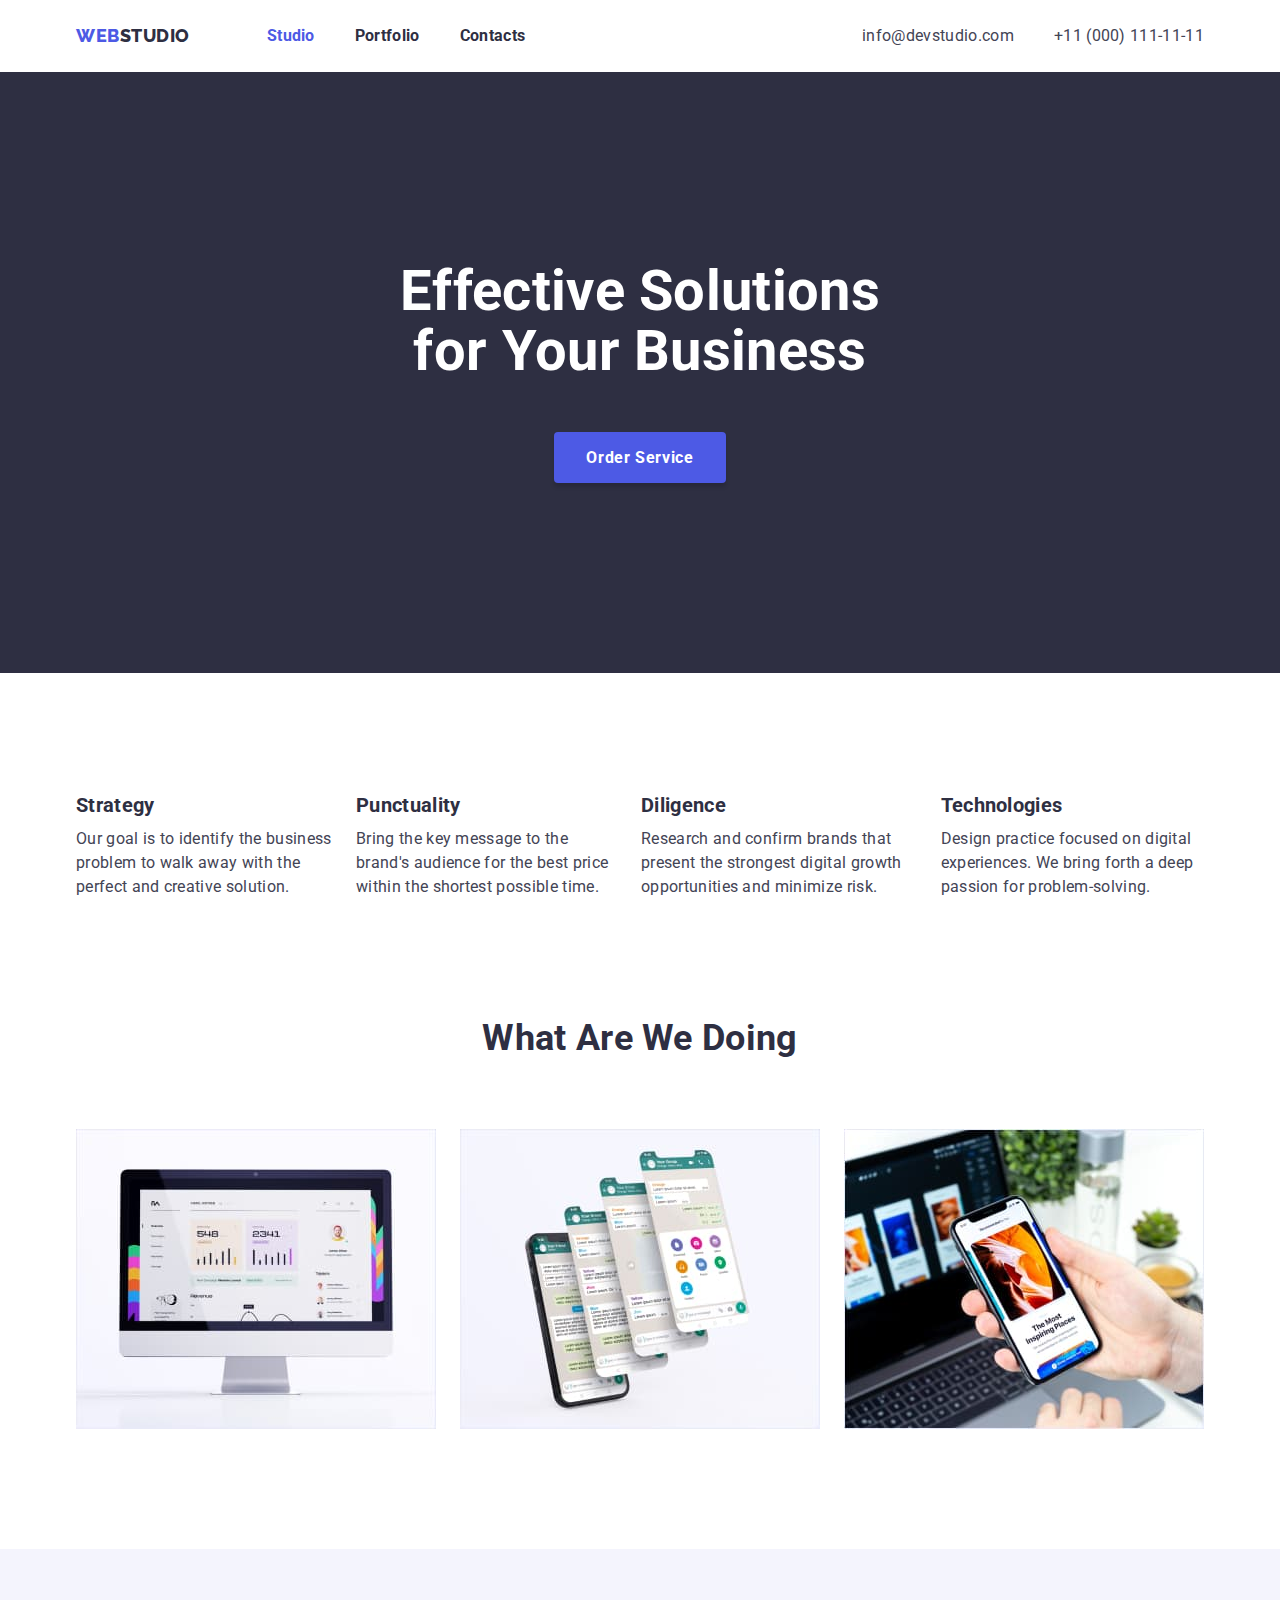
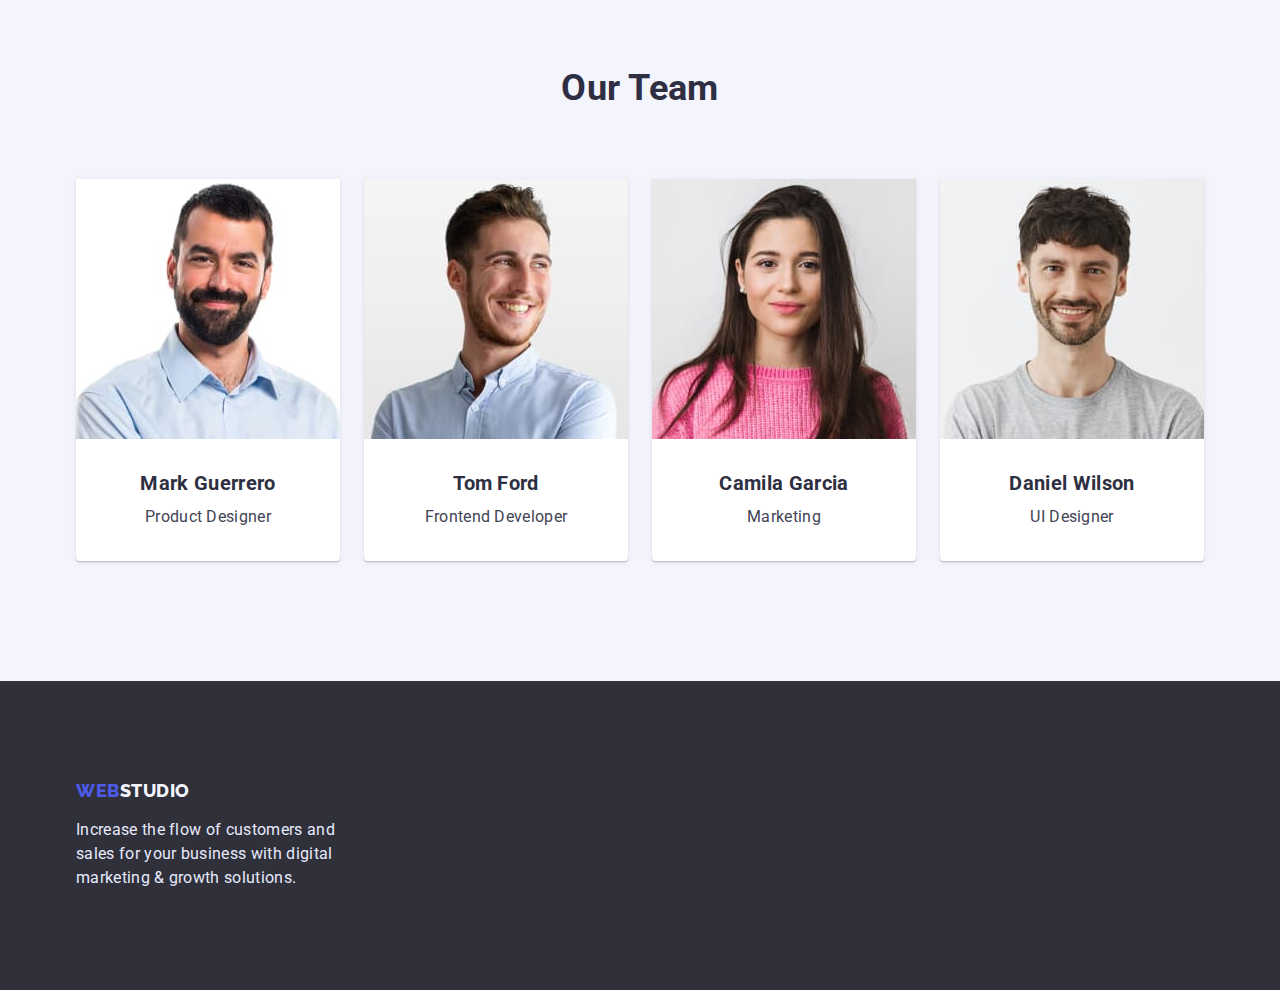
==== index.html @ 96abc61e "goit 4" ====
<!DOCTYPE html>
<html lang="en">
  <head>
    <meta charset="UTF-8" />
    <meta http-equiv="X-UA-Compatible" content="IE=edge" />
    <meta name="viewport" content="width=device-width, initial-scale=1.0" />
    <link rel="stylesheet" href="./css/normalize.css" />
    <link rel="stylesheet" href="./css/styles.css?temp=3" />
    <link rel="shortcut icon" href="./images/favicon.ico" />

    <link rel="preconnect" href="https://fonts.googleapis.com" />
    <link rel="preconnect" href="https://fonts.gstatic.com" crossorigin />
    <link
      href="https://fonts.googleapis.com/css2?family=Raleway:wght@800&family=Roboto:wght@400;500;700&display=swap"
      rel="stylesheet"
    />

    <title>Web Studio</title>
  </head>
  <body>
    <header>
      <div class="header-container container">
        <div class="logo-and-navigation">
          <div class="logo">
            <a href="./index.html" title="to home"><span>Web</span>Studio</a>
          </div>
          <nav>
            <ul class="navigation">
              <li>
                <a class="navigation-item active" href="./index.html">Studio</a>
              </li>
              <li>
                <a class="navigation-item" href="./portfolio.html">Portfolio</a>
              </li>
              <li>
                <a class="navigation-item" href="./contacts.html">Contacts</a>
              </li>
            </ul>
          </nav>
        </div>
        <ul class="contacts">
          <li>
            <a class="contact-link" href="mailto:info@devstudio.com"
              >info@devstudio.com</a
            >
          </li>
          <li>
            <a class="contact-link" href="tel:+110001111111"
              >+11 (000) 111-11-11</a
            >
          </li>
        </ul>
      </div>
    </header>

    <main>
      <section class="top-block section">
        <div class="top-block-container container">
          <h1>Effective Solutions<br />for Your Business</h1>
          <button class="top-block-order-button" type="button">
            Order Service
          </button>
        </div>
      </section>

      <section class="features">
        <div class="container">
          <ul class="features-list">
            <li>
              <h3 class="features-title">Strategy</h3>
              <p class="features-text">
                Our goal is to identify the business problem to walk away with
                the perfect and creative solution.
              </p>
            </li>
            <li>
              <h3 class="features-title">Punctuality</h3>
              <p class="features-text">
                Bring the key message to the brand's audience for the best price
                within the shortest possible time.
              </p>
            </li>
            <li>
              <h3 class="features-title">Diligence</h3>
              <p class="features-text">
                Research and confirm brands that present the strongest digital
                growth opportunities and minimize risk.
              </p>
            </li>
            <li>
              <h3 class="features-title">Technologies</h3>
              <p class="features-text">
                Design practice focused on digital experiences. We bring forth a
                deep passion for problem-solving.
              </p>
            </li>
          </ul>
        </div>
      </section>

      <!-- What are we doing -->
      <section class="our-services">
        <div class="container">
          <h2 class="our-services-title">What are we doing</h2>

          <ul class="our-services-list">
            <li>
              <img
                class="our-services-product"
                width="370"
                src="./images/our-services-1.jpg"
                alt="website statistics"
              />
            </li>
            <li>
              <img
                class="our-services-product"
                width="370"
                src="./images/our-services-2.jpg"
                alt="wahtsapp on smartphone, user interface"
              />
            </li>
            <li>
              <img
                class="our-services-product"
                width="370"
                src="./images/our-services-3.jpg"
                alt="human holding smartphone in a hand"
              />
            </li>
          </ul>
        </div>
      </section>

      <!-- Our team -->
      <section class="our-team section">
        <div class="container">
          <h2 class="our-team-title">Our Team</h2>

          <ul class="our-team-list">
            <li class="our-team-member">
              <img
                class="our-team-photo"
                width="270"
                src="./images/team-1.jpg"
                alt="Photo Mark Guerrero"
              />
              <div class="our-team-text">
                <p class="our-team-name">Mark Guerrero</p>
                <p class="our-team-position">Product Designer</p>
              </div>
            </li>
            <li class="our-team-member">
              <img
                class="our-team-photo"
                width="270"
                src="./images/team-2.jpg"
                alt="Photo Tom Ford"
              />
              <div class="our-team-text">
                <p class="our-team-name">Tom Ford</p>
                <p class="our-team-position">Frontend Developer</p>
              </div>
            </li>
            <li class="our-team-member">
              <img
                class="our-team-photo"
                width="270"
                src="./images/team-3.jpg"
                alt="Photo Camila Garcia"
              />
              <div class="our-team-text">
                <p class="our-team-name">Camila Garcia</p>
                <p class="our-team-position">Marketing</p>
              </div>
            </li>
            <li class="our-team-member">
              <img
                class="our-team-photo"
                width="270"
                src="./images/team-4.jpg"
                alt="Photo Daniel Wilson"
              />
              <div class="our-team-text">
                <p class="our-team-name">Daniel Wilson</p>
                <p class="our-team-position">UI Designer</p>
              </div>
            </li>
          </ul>
        </div>
      </section>
    </main>

    <footer>
      <div class="container">
        <div class="logo">
          <a href="./index.html" title="to home"><span>Web</span>Studio</a>
        </div>
        <p class="footer-text">
          Increase the flow of customers and sales for your business with
          digital marketing & growth solutions.
        </p>
      </div>
    </footer>
  </body>
</html>
---- css/styles.css ----
:root {
  --brand-color: #4d5ae5;
  --slate-color: #434455;
  --navi-blue-color: #2e2f42;
  --cloud-color: #f4f4fd;
  --cornflower-color: #e7e9fc;
  --active-color: #404bbf;
  --title-font-weight: 700;
  --main-padding: 20px;
  --main-content-width: 1168px;
  --project-cards-column-gap: 24px;
  --project-cards-column-number: 3;
}

body {
  padding: 0;
  margin: 0;
  font-family: "Roboto", Arial, Helvetica, sans-serif;
  font-weight: 400;
  background-color: #fff;
  color: var(--slate-color);
  letter-spacing: 0.02em;
}

p {
  margin: 0;
}

h1 {
  font-size: 56px;
  font-weight: var(--title-font-weight);
  line-height: 1.07;
  margin: 0 0 50px 0;
}

h2 {
  margin: 0;
}

h3 {
  margin: 0;
}

ul {
  padding: 0;
  margin: 0;
}

* {
  box-sizing: border-box;
}

.visually-hidden {
  position: absolute;
  width: 1px;
  height: 1px;
  margin: -1px;
  border: 0;
  padding: 0;
  white-space: nowrap;
  clip-path: inset(100%);
  clip: rect(0 0 0 0);
  overflow: hidden;
}

.container {
  width: var(--main-content-width);
  max-width: 100%;
  margin-inline: auto;
  padding-inline: var(--main-padding);
}

.section {
  padding-block: 120px;
}

/* Page header */
.header-container {
  display: flex;
  align-items: center;
  justify-content: space-between;
  padding: 24px var(--main-padding);
}

.logo-and-navigation {
  display: flex;
  align-items: center;
  column-gap: 77px;
}

.navigation {
  display: flex;
  column-gap: 40px;
  list-style: none;
}

.navigation-item {
  font-size: 16px;
  text-decoration: none;
  color: var(--navi-blue-color);
  font-weight: var(--title-font-weight);
  line-height: 1.5;
}

.navigation-item:hover {
  color: var(--slate-color);
}

.navigation-item:focus {
  color: var(--brand-color);
}

.navigation-item.active {
  color: var(--brand-color);
}

header {
  box-shadow: 0px 2px 1px rgba(46, 47, 66, 0.08),
    0px 1px 1px rgba(46, 47, 66, 0.16), 0px 1px 6px rgba(46, 47, 66, 0.08);
}

header .contacts {
  display: flex;
  column-gap: 40px;
  list-style: none;
}

header .contact-link {
  font-size: 16px;
  text-decoration: none;
  color: var(--slate-color);
  line-height: 1.5;
}

header .contact-link:hover {
  color: var(--brand-color);
}

.logo a {
  font-size: 18px;
  font-weight: 800;
  font-family: "Raleway", sans-serif;
  text-decoration: none;
  color: var(--navi-blue-color);
  text-transform: uppercase;
  letter-spacing: 0.03em;
}

.logo span {
  color: var(--brand-color);
}

/* Main content */
.top-block {
  background-color: var(--navi-blue-color);
  color: #fff;
}

.top-block-container {
  padding: 70px var(--main-padding);
  text-align: center;
}

.top-block-order-button {
  border: none;
  background-color: var(--brand-color);
  box-shadow: 0px 4px 4px rgba(0, 0, 0, 0.15);
  border-radius: 4px;
  padding: 16px 32px;
  color: #fff;
  font-size: 16px;
  font-weight: var(--title-font-weight);
  letter-spacing: 0.04em;
  cursor: pointer;
  line-height: 1.2;
}

.top-block-order-button:hover {
  box-shadow: 0px 1px 6px rgba(46, 47, 66, 0.08),
    0px 1px 1px rgba(46, 47, 66, 0.16), 0px 2px 1px rgba(46, 47, 66, 0.08);
}

.top-block-order-button:focus {
  background-color: var(--active-color);
}

.features {
  padding-block: 120px;
}

.features-list {
  display: flex;
  column-gap: 24px;
  list-style: none;
}

.features-title {
  font-size: 20px;
  line-height: 1.2;
  font-weight: var(--title-font-weight);
  color: var(--navi-blue-color);
  margin-bottom: 10px;
}

.features-text {
  font-size: 16px;
  line-height: 1.5;
  color: var(--slate-color);
}

/* Our services */
.our-services {
  padding-bottom: 120px;
}

.our-services-title {
  font-size: 36px;
  line-height: 1.11;
  text-transform: capitalize;
  font-weight: var(--title-font-weight);
  color: var(--navi-blue-color);
  margin-bottom: 70px;
  text-align: center;
}

.our-services-list {
  display: flex;
  column-gap: 24px;
  list-style: none;
}

.our-services-product {
  width: 100%;
  display: block;
}

/* Our team */
.our-team {
  background-color: var(--cloud-color);
}

.our-team-title {
  font-size: 36px;
  line-height: 1.11;
  text-transform: capitalize;
  font-weight: var(--title-font-weight);
  color: var(--navi-blue-color);
  margin-bottom: 70px;
  text-align: center;
}

.our-team-list {
  display: flex;
  column-gap: 24px;
  list-style: none;
}

.our-team-member {
  background-color: #fff;
  box-shadow: 0px 1px 6px rgba(46, 47, 66, 0.08),
    0px 1px 1px rgba(46, 47, 66, 0.16), 0px 2px 1px rgba(46, 47, 66, 0.08);
  border-radius: 0px 0px 4px 4px;
}

.our-team-photo {
  display: block;
  width: 100%;
}

.our-team-text {
  padding: 32px 10px;
}

.our-team-name {
  text-align: center;
  margin-bottom: 10px;
  font-size: 20px;
  line-height: 1.2;
  font-weight: var(--title-font-weight);
  color: var(--navi-blue-color);
}

.our-team-position {
  text-align: center;
  color: var(--slate-color);
  line-height: 1.5;
}

/* Portfolio */

.filter-buttons {
  padding-block: 96px 72px;
}

.filter-buttons-container {
  display: flex;
  justify-content: center;
}

.filter-buttons-list {
  display: flex;
  column-gap: 24px;
  list-style: none;
}

.filter-buttons-item {
  display: flex;
}

.filter-button {
  background-color: var(--cloud-color);
  border: 1px solid var(--cornflower-color);
  border-radius: 4px;
  font-weight: 700;
  font-size: 16px;
  line-height: 1.5;
  letter-spacing: 0.04em;
  padding: 12px 24px;
  cursor: pointer;
  color: var(--brand-color);
}

.filter-button.active,
.filter-button:hover,
.filter-button:focus {
  background-color: var(--brand-color);
  color: #fff;
  box-shadow: 0px 3px 1px rgba(0, 0, 0, 0.1), 0px 2px 1px rgba(0, 0, 0, 0.08),
    0px 2px 2px rgba(0, 0, 0, 0.12);
  border: 1px solid rgb(0 0 0 / 0);
}

/* Project cards */

.project-cards {
  padding-bottom: 120px;
}

.project-cards-list {
  display: flex;
  flex-wrap: wrap;
  column-gap: var(--project-cards-column-gap);
  row-gap: 48px;
  list-style: none;
}

.project-cards-item {
  display: flex;
  cursor: pointer;
  flex-basis: calc(
    100% / var(--project-cards-column-number) -
      (
        var(--project-cards-column-gap) *
          (var(--project-cards-column-number) - 1) /
          var(--project-cards-column-number)
      )
  );
}

.project-cards-inner {
  display: flex;
  width: 100%;
  flex-direction: column;
  border: 0.5px solid var(--cloud-color);
  box-shadow: 0px 1px 6px rgba(46, 47, 66, 0.08);
}

.project-cards-inner.flipped {
  box-shadow: 0px 1px 6px rgba(46, 47, 66, 0.08),
    0px 1px 1px rgba(46, 47, 66, 0.16), 0px 2px 1px rgba(46, 47, 66, 0.08);
}

.project-cards-top {
  position: relative;
}

.project-cards-front {
  display: block;
  width: 100%;
}

.project-cards-back {
  position: absolute;
  top: 0;
  height: 100%;
  padding: 40px 32px 0 32px;
  margin: 0;
  color: var(--cloud-color);
  font-size: 16px;
  line-height: 1.5;
  display: none;
  background-color: var(--brand-color);
}

.project-cards-top.flipped {
  background-color: var(--brand-color);
}

.project-cards-top.flipped .project-cards-back {
  display: block;
}

.project-cards-text {
  padding: 32px 16px;
}

.project-cards-title {
  font-weight: 700;
  font-size: 20px;
  line-height: 1.2;
  margin-bottom: 8px;
  text-align: left;
  color: var(--navi-blue-color);
}

.project-cards-type {
  font-size: 16px;
  line-height: 1.5;
  color: var(--slate-color);
}

/* Page footer */

footer {
  padding-block: 100px;
  background-color: #2f303a;
}

footer .logo {
  margin-bottom: 16px;
}

footer .logo a {
  color: var(--cloud-color);
}

footer .footer-text {
  max-width: 264px;
  width: 100%;
  font-size: 16px;
  line-height: 1.5;
  color: var(--cornflower-color);
}
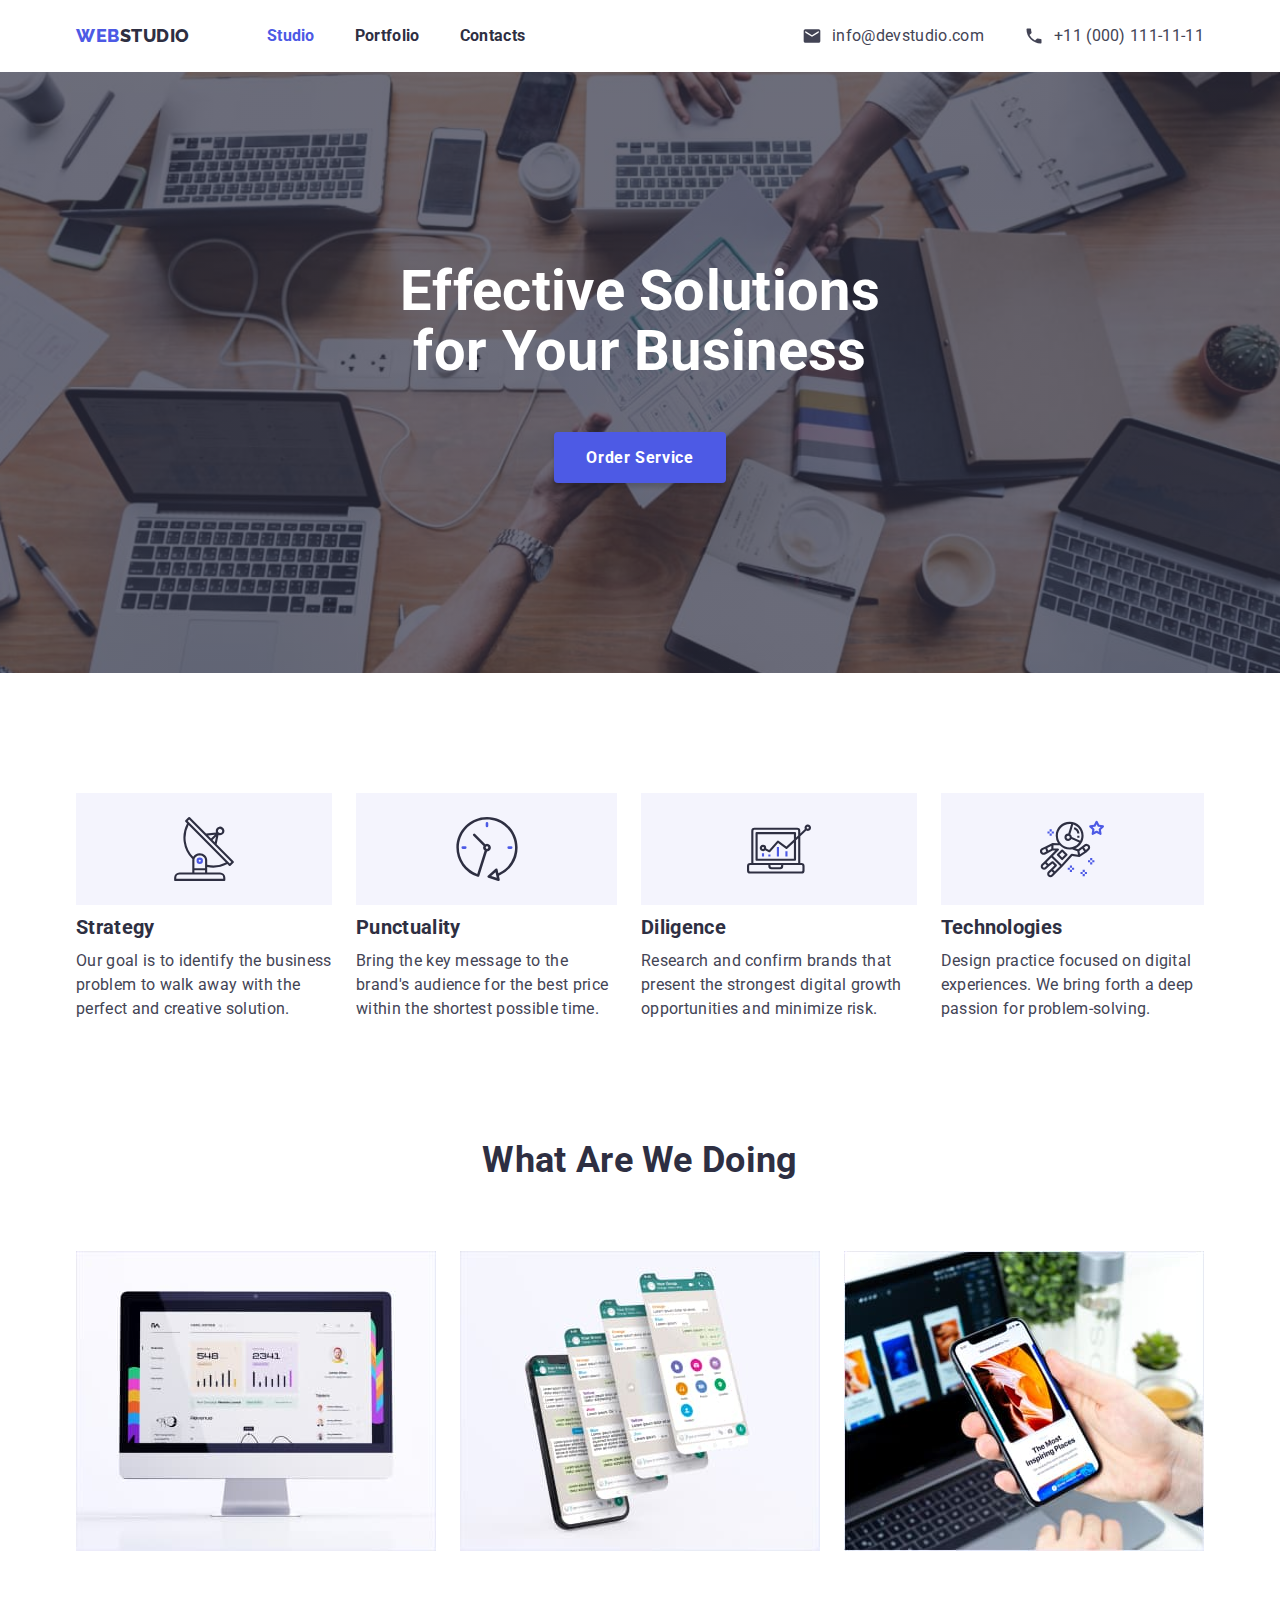
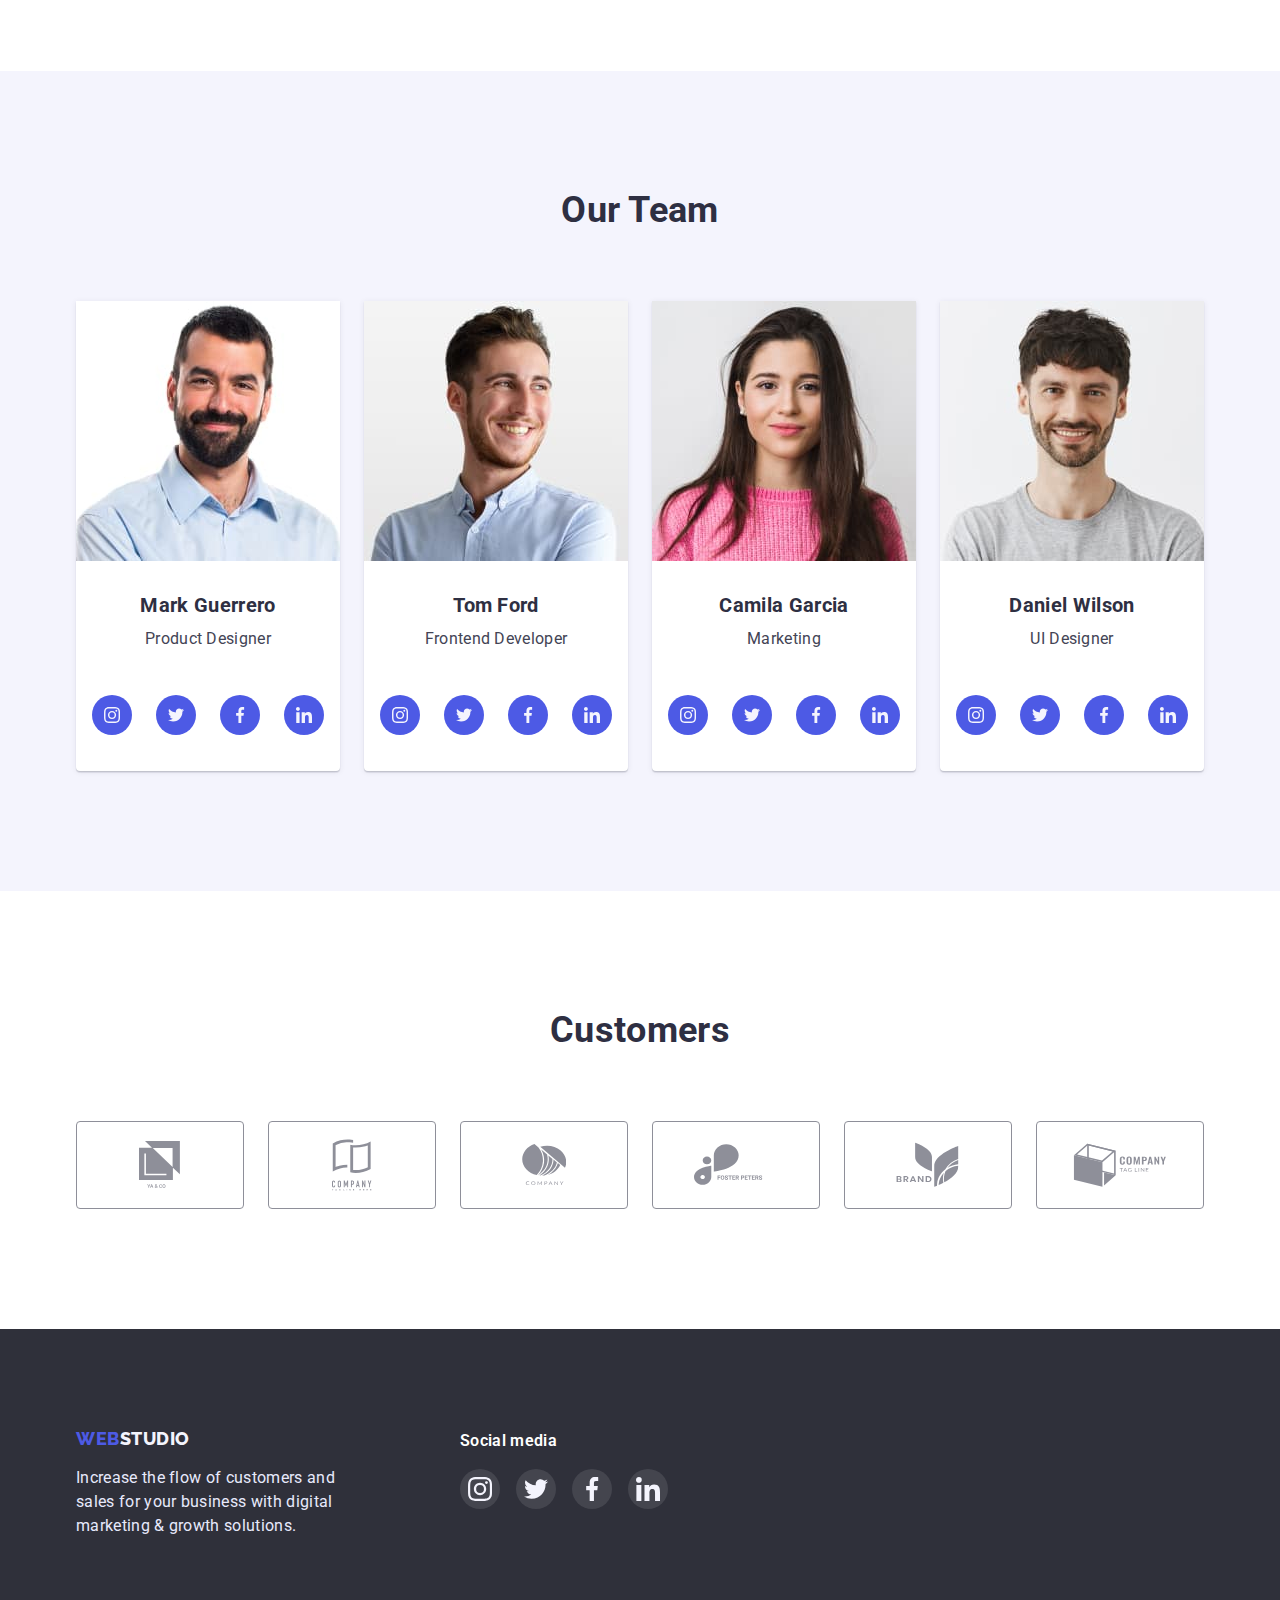
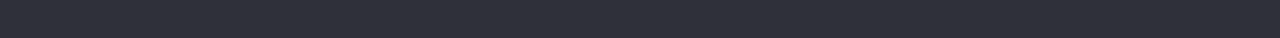
==== commit 2d040771: "updates 1" ====
--- a/index.html
+++ b/index.html
@@ -39,15 +39,21 @@
           </nav>
         </div>
         <ul class="contacts">
-          <li>
-            <a class="contact-link" href="mailto:info@devstudio.com"
-              >info@devstudio.com</a
-            >
+          <li class="contacts-item">
+            <a class="contacts-link" href="mailto:info@devstudio.com">
+              <svg class="contacts-icon" width="20" height="20">
+                <use href="./images/symbol-defs-opt.svg#icon-email"></use>
+              </svg>
+              info@devstudio.com
+            </a>
           </li>
-          <li>
-            <a class="contact-link" href="tel:+110001111111"
-              >+11 (000) 111-11-11</a
-            >
+          <li class="contacts-item">
+            <a class="contacts-link" href="tel:+110001111111">
+              <svg class="contacts-icon" width="20" height="20">
+                <use href="./images/symbol-defs-opt.svg#icon-phone"></use>
+              </svg>
+              +11 (000) 111-11-11
+            </a>
           </li>
         </ul>
       </div>
@@ -67,6 +73,11 @@
         <div class="container">
           <ul class="features-list">
             <li>
+              <div class="features-icon">
+                <svg width="64" height="64">
+                  <use href="./images/symbol-defs-opt.svg#icon-sat"></use>
+                </svg>
+              </div>
               <h3 class="features-title">Strategy</h3>
               <p class="features-text">
                 Our goal is to identify the business problem to walk away with
@@ -74,6 +85,11 @@
               </p>
             </li>
             <li>
+              <div class="features-icon">
+                <svg width="64" height="64">
+                  <use href="./images/symbol-defs-opt.svg#icon-clock"></use>
+                </svg>
+              </div>
               <h3 class="features-title">Punctuality</h3>
               <p class="features-text">
                 Bring the key message to the brand's audience for the best price
@@ -81,6 +97,11 @@
               </p>
             </li>
             <li>
+              <div class="features-icon">
+                <svg width="64" height="64">
+                  <use href="./images/symbol-defs-opt.svg#icon-diagram"></use>
+                </svg>
+              </div>
               <h3 class="features-title">Diligence</h3>
               <p class="features-text">
                 Research and confirm brands that present the strongest digital
@@ -88,6 +109,11 @@
               </p>
             </li>
             <li>
+              <div class="features-icon">
+                <svg width="64" height="64">
+                  <use href="./images/symbol-defs-opt.svg#icon-astronaut"></use>
+                </svg>
+              </div>
               <h3 class="features-title">Technologies</h3>
               <p class="features-text">
                 Design practice focused on digital experiences. We bring forth a
@@ -149,6 +175,34 @@
                 <p class="our-team-name">Mark Guerrero</p>
                 <p class="our-team-position">Product Designer</p>
               </div>
+              <div class="our-team-socials">
+                <a href="/" class="our-team-social-icon">
+                  <svg width="16" height="16">
+                    <use
+                      href="./images/symbol-defs-opt.svg#icon-instagram"
+                    ></use>
+                  </svg>
+                </a>
+                <a href="/" class="our-team-social-icon">
+                  <svg width="16" height="16">
+                    <use href="./images/symbol-defs-opt.svg#icon-twitter"></use>
+                  </svg>
+                </a>
+                <a href="/" class="our-team-social-icon">
+                  <svg width="16" height="16">
+                    <use
+                      href="./images/symbol-defs-opt.svg#icon-facebook"
+                    ></use>
+                  </svg>
+                </a>
+                <a href="/" class="our-team-social-icon">
+                  <svg width="16" height="16">
+                    <use
+                      href="./images/symbol-defs-opt.svg#icon-linkedin"
+                    ></use>
+                  </svg>
+                </a>
+              </div>
             </li>
             <li class="our-team-member">
               <img
@@ -161,6 +215,34 @@
                 <p class="our-team-name">Tom Ford</p>
                 <p class="our-team-position">Frontend Developer</p>
               </div>
+              <div class="our-team-socials">
+                <a href="/" class="our-team-social-icon">
+                  <svg width="16" height="16">
+                    <use
+                      href="./images/symbol-defs-opt.svg#icon-instagram"
+                    ></use>
+                  </svg>
+                </a>
+                <a href="/" class="our-team-social-icon">
+                  <svg width="16" height="16">
+                    <use href="./images/symbol-defs-opt.svg#icon-twitter"></use>
+                  </svg>
+                </a>
+                <a href="/" class="our-team-social-icon">
+                  <svg width="16" height="16">
+                    <use
+                      href="./images/symbol-defs-opt.svg#icon-facebook"
+                    ></use>
+                  </svg>
+                </a>
+                <a href="/" class="our-team-social-icon">
+                  <svg width="16" height="16">
+                    <use
+                      href="./images/symbol-defs-opt.svg#icon-linkedin"
+                    ></use>
+                  </svg>
+                </a>
+              </div>
             </li>
             <li class="our-team-member">
               <img
@@ -173,6 +255,34 @@
                 <p class="our-team-name">Camila Garcia</p>
                 <p class="our-team-position">Marketing</p>
               </div>
+              <div class="our-team-socials">
+                <a href="/" class="our-team-social-icon">
+                  <svg width="16" height="16">
+                    <use
+                      href="./images/symbol-defs-opt.svg#icon-instagram"
+                    ></use>
+                  </svg>
+                </a>
+                <a href="/" class="our-team-social-icon">
+                  <svg width="16" height="16">
+                    <use href="./images/symbol-defs-opt.svg#icon-twitter"></use>
+                  </svg>
+                </a>
+                <a href="/" class="our-team-social-icon">
+                  <svg width="16" height="16">
+                    <use
+                      href="./images/symbol-defs-opt.svg#icon-facebook"
+                    ></use>
+                  </svg>
+                </a>
+                <a href="/" class="our-team-social-icon">
+                  <svg width="16" height="16">
+                    <use
+                      href="./images/symbol-defs-opt.svg#icon-linkedin"
+                    ></use>
+                  </svg>
+                </a>
+              </div>
             </li>
             <li class="our-team-member">
               <img
@@ -185,6 +295,88 @@
                 <p class="our-team-name">Daniel Wilson</p>
                 <p class="our-team-position">UI Designer</p>
               </div>
+              <div class="our-team-socials">
+                <a href="/" class="our-team-social-icon">
+                  <svg width="16" height="16">
+                    <use
+                      href="./images/symbol-defs-opt.svg#icon-instagram"
+                    ></use>
+                  </svg>
+                </a>
+                <a href="/" class="our-team-social-icon">
+                  <svg width="16" height="16">
+                    <use href="./images/symbol-defs-opt.svg#icon-twitter"></use>
+                  </svg>
+                </a>
+                <a href="/" class="our-team-social-icon">
+                  <svg width="16" height="16">
+                    <use
+                      href="./images/symbol-defs-opt.svg#icon-facebook"
+                    ></use>
+                  </svg>
+                </a>
+                <a href="/" class="our-team-social-icon">
+                  <svg width="16" height="16">
+                    <use
+                      href="./images/symbol-defs-opt.svg#icon-linkedin"
+                    ></use>
+                  </svg>
+                </a>
+              </div>
+            </li>
+          </ul>
+        </div>
+      </section>
+
+      <!-- Customers -->
+      <section class="customers section">
+        <div class="container">
+          <h2 class="customers-title">Customers</h2>
+
+          <ul class="customers-list">
+            <li class="customers-list-item">
+              <a class="customers-link" href="/">
+                <svg class="customers-icon" width="41" height="47">
+                  <use href="./images/symbol-defs-opt.svg#icon-yaandco"></use>
+                </svg>
+              </a>
+            </li>
+            <li class="customers-list-item">
+              <a class="customers-link" href="/">
+                <svg class="customers-icon" width="40" height="52">
+                  <use href="./images/symbol-defs-opt.svg#icon-company1"></use>
+                </svg>
+              </a>
+            </li>
+            <li class="customers-list-item">
+              <a class="customers-link" href="/">
+                <svg class="customers-icon" width="44" height="41">
+                  <use href="./images/symbol-defs-opt.svg#icon-company2"></use>
+                </svg>
+              </a>
+            </li>
+            <li class="customers-list-item">
+              <a class="customers-link" href="/">
+                <svg class="customers-icon" width="84" height="41">
+                  <use
+                    href="./images/symbol-defs-opt.svg#icon-fosterpeters"
+                  ></use>
+                </svg>
+              </a>
+            </li>
+            <li class="customers-list-item">
+              <a class="customers-link" href="/">
+                <svg class="customers-icon" width="63" height="45">
+                  <use href="./images/symbol-defs-opt.svg#icon-brand"></use>
+                </svg>
+              </a>
+            </li>
+            <li class="customers-list-item">
+              <a class="customers-link" href="/">
+                <svg class="customers-icon" width="94" height="44">
+                  <use href="./images/symbol-defs-opt.svg#icon-company3"></use>
+                </svg>
+              </a>
             </li>
           </ul>
         </div>
@@ -193,13 +385,40 @@
 
     <footer>
       <div class="container">
-        <div class="logo">
-          <a href="./index.html" title="to home"><span>Web</span>Studio</a>
-        </div>
-        <p class="footer-text">
-          Increase the flow of customers and sales for your business with
-          digital marketing & growth solutions.
-        </p>
+        <div clas="footer-block">
+          <div class="logo">
+            <a href="./index.html" title="to home"><span>Web</span>Studio</a>
+          </div>
+          <p class="footer-text">
+            Increase the flow of customers and sales for your business with
+            digital marketing & growth solutions.
+          </p>
+        </div>
+        <div clas="footer-block">
+          <h3 class="footer-block-title">Social media</h3>
+          <div class="footer-socials">
+            <a href="/" class="footer-social-icon">
+              <svg width="24" height="24">
+                <use href="./images/symbol-defs-opt.svg#icon-instagram"></use>
+              </svg>
+            </a>
+            <a href="/" class="footer-social-icon">
+              <svg width="24" height="24">
+                <use href="./images/symbol-defs-opt.svg#icon-twitter"></use>
+              </svg>
+            </a>
+            <a href="/" class="footer-social-icon">
+              <svg width="24" height="24">
+                <use href="./images/symbol-defs-opt.svg#icon-facebook"></use>
+              </svg>
+            </a>
+            <a href="/" class="footer-social-icon">
+              <svg width="24" height="24">
+                <use href="./images/symbol-defs-opt.svg#icon-linkedin"></use>
+              </svg>
+            </a>
+          </div>
+        </div>
       </div>
     </footer>
   </body>
--- a/css/styles.css
+++ b/css/styles.css
@@ -1,10 +1,12 @@
 :root {
   --brand-color: #4d5ae5;
   --slate-color: #434455;
+  --light-slate-color: #8e8f99;
   --navi-blue-color: #2e2f42;
   --cloud-color: #f4f4fd;
   --cornflower-color: #e7e9fc;
   --active-color: #404bbf;
+  --green: #31d0aa;
   --title-font-weight: 700;
   --main-padding: 20px;
   --main-content-width: 1168px;
@@ -125,15 +127,28 @@
   list-style: none;
 }
 
-header .contact-link {
+header .contacts-link {
   font-size: 16px;
   text-decoration: none;
   color: var(--slate-color);
   line-height: 1.5;
-}
-
-header .contact-link:hover {
-  color: var(--brand-color);
+  display: flex;
+  column-gap: 10px;
+  align-items: center;
+}
+
+header .contacts-link:hover,
+header .contacts-link:focus {
+  color: var(--slate-color);
+}
+
+header .contacts-icon {
+  fill: var(--slate-color);
+}
+
+header .contacts-link:hover .contacts-icon,
+header .contacts-link:focus .contacts-icon {
+  fill: var(--brand-color);
 }
 
 .logo a {
@@ -152,7 +167,9 @@
 
 /* Main content */
 .top-block {
-  background-color: var(--navi-blue-color);
+  background: linear-gradient(rgb(46 47 66 / 0.7), rgb(46 47 66 / 0.7)),
+    url(../images/hero-background.jpg) center no-repeat;
+  background-size: auto, 1600px auto;
   color: #fff;
 }
 
@@ -188,6 +205,16 @@
   padding-block: 120px;
 }
 
+.features-icon {
+  width: 100%;
+  height: 112px;
+  background-color: var(--cloud-color);
+  display: flex;
+  align-items: center;
+  justify-content: center;
+  margin-bottom: 10px;
+}
+
 .features-list {
   display: flex;
   column-gap: 24px;
@@ -284,6 +311,76 @@
   text-align: center;
   color: var(--slate-color);
   line-height: 1.5;
+}
+
+.our-team-socials {
+  display: flex;
+  justify-content: space-between;
+  padding: 12px 16px 36px 16px;
+}
+
+.our-team-social-icon {
+  width: 40px;
+  height: 40px;
+  border-radius: 50%;
+  background-color: var(--brand-color);
+  display: flex;
+  align-items: center;
+  justify-content: center;
+}
+
+.our-team-social-icon svg {
+  fill: var(--cloud-color);
+}
+
+.our-team-social-icon:focus {
+  background-color: var(--active-color);
+}
+
+/* Customers */
+
+.customers-title {
+  font-size: 36px;
+  line-height: 1.11;
+  text-transform: capitalize;
+  font-weight: var(--title-font-weight);
+  color: var(--navi-blue-color);
+  margin-bottom: 70px;
+  text-align: center;
+}
+
+.customers-list {
+  display: flex;
+  column-gap: 24px;
+  list-style: none;
+}
+
+.customers-list-item {
+  flex-basis: calc(100% / 6 - (24px * 5 / 6));
+}
+
+.customers-link {
+  border: 1px solid var(--light-slate-color);
+  height: 88px;
+  border-radius: 4px;
+  display: flex;
+  align-items: center;
+  justify-content: center;
+  cursor: pointer;
+}
+
+.customers-link:hover,
+.customers-link:focus {
+  border: 1px solid var(--brand-color);
+}
+
+.customers-link .customers-icon {
+  fill: var(--light-slate-color);
+}
+
+.customers-link:hover .customers-icon,
+.customers-link:focus .customers-icon {
+  fill: var(--brand-color);
 }
 
 /* Portfolio */
@@ -365,9 +462,13 @@
   box-shadow: 0px 1px 6px rgba(46, 47, 66, 0.08);
 }
 
-.project-cards-inner.flipped {
+.project-cards-inner:hover {
   box-shadow: 0px 1px 6px rgba(46, 47, 66, 0.08),
     0px 1px 1px rgba(46, 47, 66, 0.16), 0px 2px 1px rgba(46, 47, 66, 0.08);
+}
+
+.project-cards-inner:hover .project-cards-back {
+  display: block;
 }
 
 .project-cards-top {
@@ -392,14 +493,6 @@
   background-color: var(--brand-color);
 }
 
-.project-cards-top.flipped {
-  background-color: var(--brand-color);
-}
-
-.project-cards-top.flipped .project-cards-back {
-  display: block;
-}
-
 .project-cards-text {
   padding: 32px 16px;
 }
@@ -426,6 +519,12 @@
   background-color: #2f303a;
 }
 
+footer .container {
+  display: flex;
+  column-gap: 120px;
+  justify-content: flex-start;
+}
+
 footer .logo {
   margin-bottom: 16px;
 }
@@ -441,3 +540,35 @@
   line-height: 1.5;
   color: var(--cornflower-color);
 }
+
+.footer-block-title {
+  font-weight: 600;
+  font-size: 16px;
+  line-height: 1.5;
+  color: #fff;
+  margin-bottom: 16px;
+}
+
+.footer-socials {
+  display: flex;
+  column-gap: 16px;
+}
+
+.footer-social-icon {
+  width: 40px;
+  height: 40px;
+  background-color: rgb(0255 255 255 / 0.1);
+  display: flex;
+  align-items: center;
+  justify-content: center;
+  border-radius: 50%;
+}
+
+.footer-social-icon svg {
+  fill: var(--cloud-color);
+}
+
+.footer-social-icon:hover,
+.footer-social-icon:focus {
+  background-color: var(--green);
+}
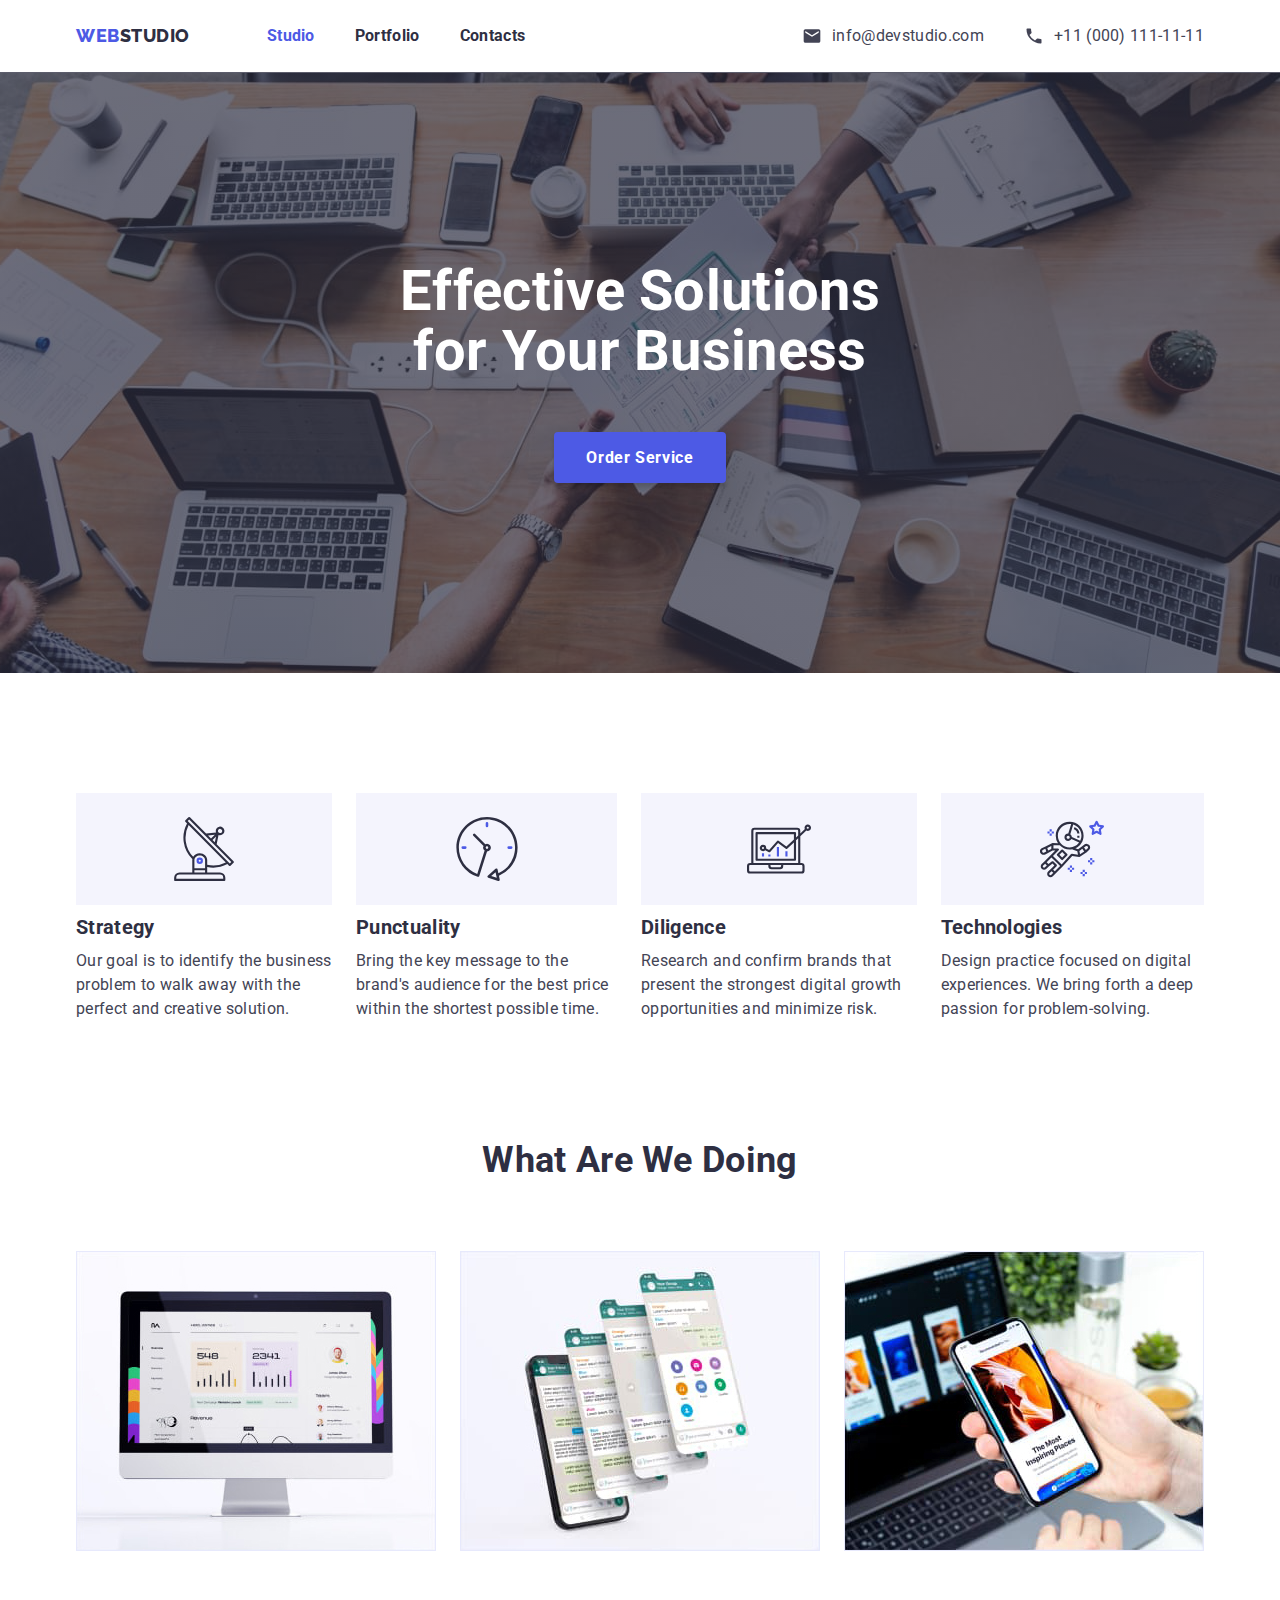
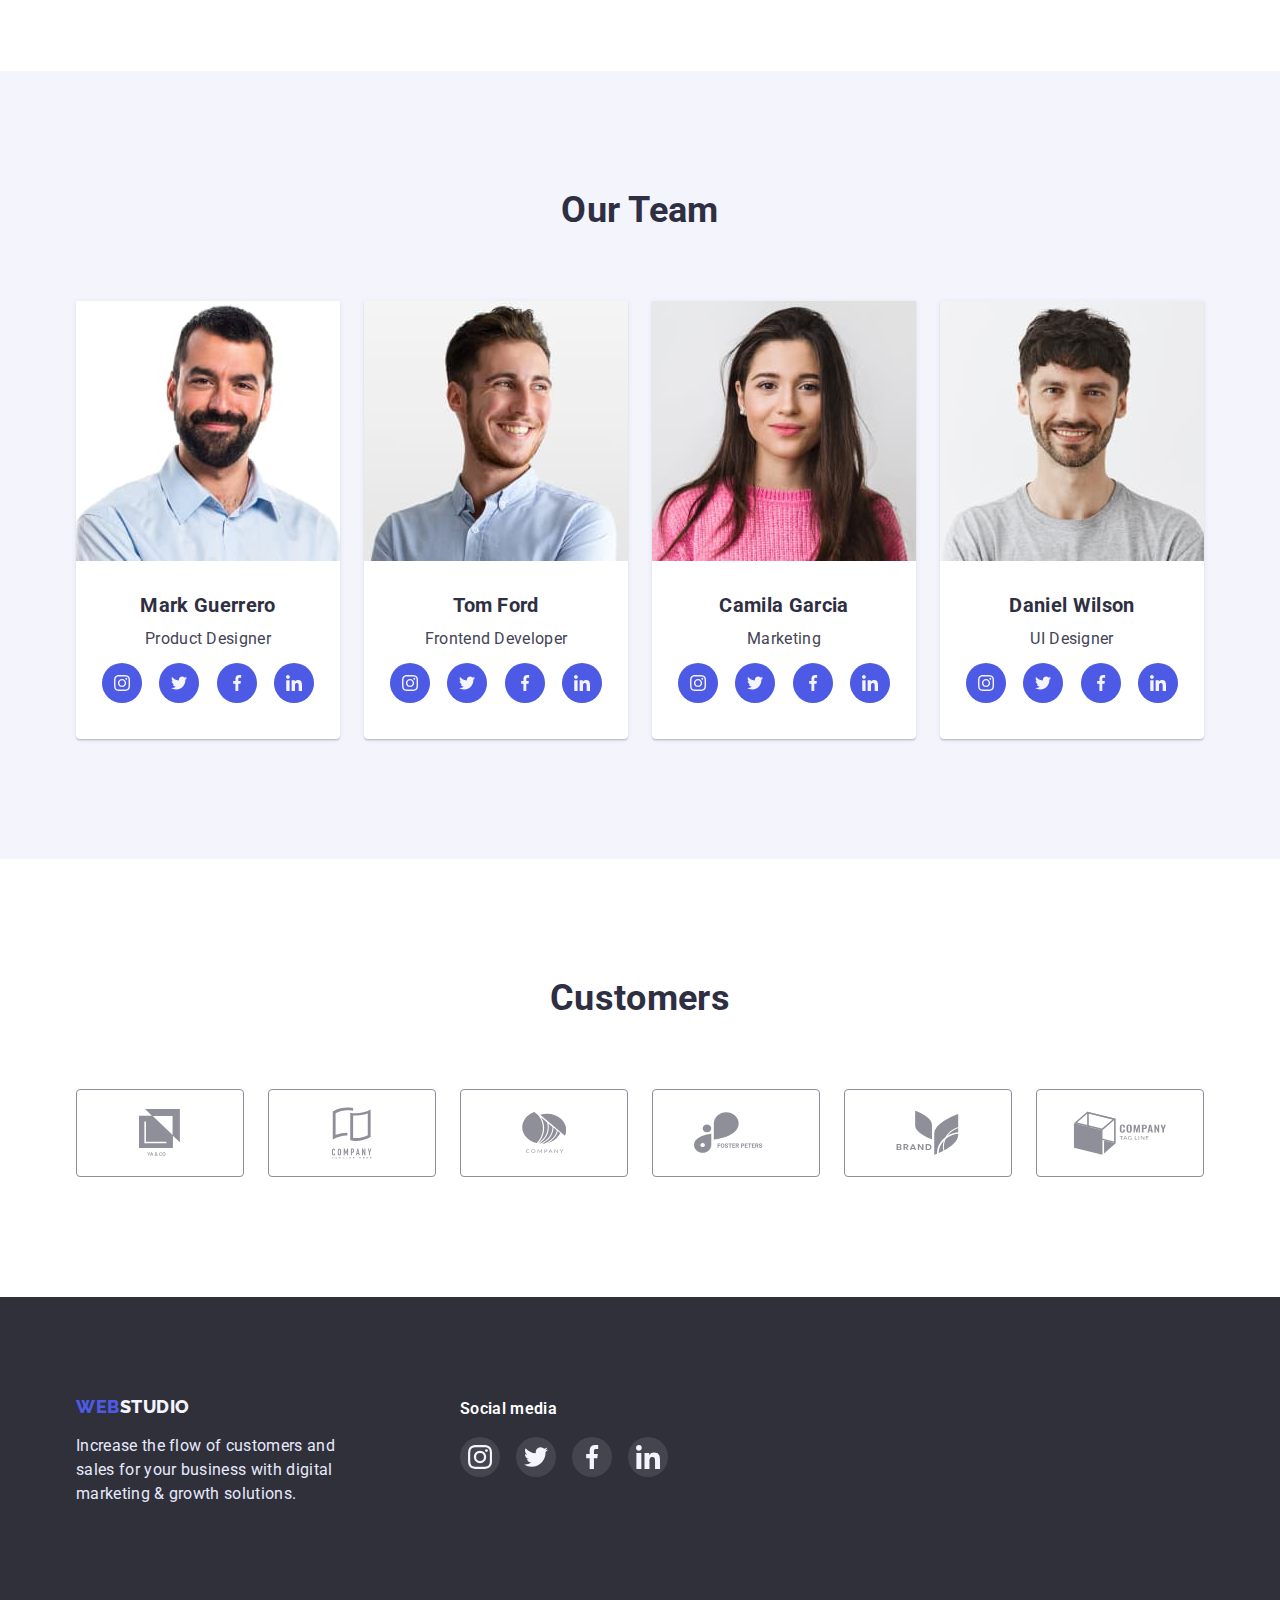
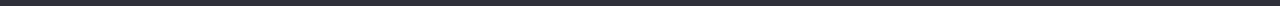
==== commit a153698b: "updates 3" ====
--- a/index.html
+++ b/index.html
@@ -42,7 +42,7 @@
           <li class="contacts-item">
             <a class="contacts-link" href="mailto:info@devstudio.com">
               <svg class="contacts-icon" width="20" height="20">
-                <use href="./images/symbol-defs-opt.svg#icon-email"></use>
+                <use href="./images/icons.svg#icon-email"></use>
               </svg>
               info@devstudio.com
             </a>
@@ -50,7 +50,7 @@
           <li class="contacts-item">
             <a class="contacts-link" href="tel:+110001111111">
               <svg class="contacts-icon" width="20" height="20">
-                <use href="./images/symbol-defs-opt.svg#icon-phone"></use>
+                <use href="./images/icons.svg#icon-phone"></use>
               </svg>
               +11 (000) 111-11-11
             </a>
@@ -75,7 +75,7 @@
             <li>
               <div class="features-icon">
                 <svg width="64" height="64">
-                  <use href="./images/symbol-defs-opt.svg#icon-sat"></use>
+                  <use href="./images/icons.svg#icon-sat"></use>
                 </svg>
               </div>
               <h3 class="features-title">Strategy</h3>
@@ -87,7 +87,7 @@
             <li>
               <div class="features-icon">
                 <svg width="64" height="64">
-                  <use href="./images/symbol-defs-opt.svg#icon-clock"></use>
+                  <use href="./images/icons.svg#icon-clock"></use>
                 </svg>
               </div>
               <h3 class="features-title">Punctuality</h3>
@@ -99,7 +99,7 @@
             <li>
               <div class="features-icon">
                 <svg width="64" height="64">
-                  <use href="./images/symbol-defs-opt.svg#icon-diagram"></use>
+                  <use href="./images/icons.svg#icon-diagram"></use>
                 </svg>
               </div>
               <h3 class="features-title">Diligence</h3>
@@ -111,7 +111,7 @@
             <li>
               <div class="features-icon">
                 <svg width="64" height="64">
-                  <use href="./images/symbol-defs-opt.svg#icon-astronaut"></use>
+                  <use href="./images/icons.svg#icon-astronaut"></use>
                 </svg>
               </div>
               <h3 class="features-title">Technologies</h3>
@@ -130,7 +130,7 @@
           <h2 class="our-services-title">What are we doing</h2>
 
           <ul class="our-services-list">
-            <li>
+            <li class="our-services-item">
               <img
                 class="our-services-product"
                 width="370"
@@ -138,7 +138,7 @@
                 alt="website statistics"
               />
             </li>
-            <li>
+            <li class="our-services-item">
               <img
                 class="our-services-product"
                 width="370"
@@ -146,7 +146,7 @@
                 alt="wahtsapp on smartphone, user interface"
               />
             </li>
-            <li>
+            <li class="our-services-item">
               <img
                 class="our-services-product"
                 width="370"
@@ -174,34 +174,36 @@
               <div class="our-team-text">
                 <p class="our-team-name">Mark Guerrero</p>
                 <p class="our-team-position">Product Designer</p>
-              </div>
-              <div class="our-team-socials">
-                <a href="/" class="our-team-social-icon">
-                  <svg width="16" height="16">
-                    <use
-                      href="./images/symbol-defs-opt.svg#icon-instagram"
-                    ></use>
-                  </svg>
-                </a>
-                <a href="/" class="our-team-social-icon">
-                  <svg width="16" height="16">
-                    <use href="./images/symbol-defs-opt.svg#icon-twitter"></use>
-                  </svg>
-                </a>
-                <a href="/" class="our-team-social-icon">
-                  <svg width="16" height="16">
-                    <use
-                      href="./images/symbol-defs-opt.svg#icon-facebook"
-                    ></use>
-                  </svg>
-                </a>
-                <a href="/" class="our-team-social-icon">
-                  <svg width="16" height="16">
-                    <use
-                      href="./images/symbol-defs-opt.svg#icon-linkedin"
-                    ></use>
-                  </svg>
-                </a>
+                <ul class="our-team-socials">
+                  <li>
+                    <a href="/" class="our-team-social-icon">
+                      <svg width="16" height="16">
+                        <use href="./images/icons.svg#icon-instagram"></use>
+                      </svg>
+                    </a>
+                  </li>
+                  <li>
+                    <a href="/" class="our-team-social-icon">
+                      <svg width="16" height="16">
+                        <use href="./images/icons.svg#icon-twitter"></use>
+                      </svg>
+                    </a>
+                  </li>
+                  <li>
+                    <a href="/" class="our-team-social-icon">
+                      <svg width="16" height="16">
+                        <use href="./images/icons.svg#icon-facebook"></use>
+                      </svg>
+                    </a>
+                  </li>
+                  <li>
+                    <a href="/" class="our-team-social-icon">
+                      <svg width="16" height="16">
+                        <use href="./images/icons.svg#icon-linkedin"></use>
+                      </svg>
+                    </a>
+                  </li>
+                </ul>
               </div>
             </li>
             <li class="our-team-member">
@@ -214,34 +216,36 @@
               <div class="our-team-text">
                 <p class="our-team-name">Tom Ford</p>
                 <p class="our-team-position">Frontend Developer</p>
-              </div>
-              <div class="our-team-socials">
-                <a href="/" class="our-team-social-icon">
-                  <svg width="16" height="16">
-                    <use
-                      href="./images/symbol-defs-opt.svg#icon-instagram"
-                    ></use>
-                  </svg>
-                </a>
-                <a href="/" class="our-team-social-icon">
-                  <svg width="16" height="16">
-                    <use href="./images/symbol-defs-opt.svg#icon-twitter"></use>
-                  </svg>
-                </a>
-                <a href="/" class="our-team-social-icon">
-                  <svg width="16" height="16">
-                    <use
-                      href="./images/symbol-defs-opt.svg#icon-facebook"
-                    ></use>
-                  </svg>
-                </a>
-                <a href="/" class="our-team-social-icon">
-                  <svg width="16" height="16">
-                    <use
-                      href="./images/symbol-defs-opt.svg#icon-linkedin"
-                    ></use>
-                  </svg>
-                </a>
+                <ul class="our-team-socials">
+                  <li>
+                    <a href="/" class="our-team-social-icon">
+                      <svg width="16" height="16">
+                        <use href="./images/icons.svg#icon-instagram"></use>
+                      </svg>
+                    </a>
+                  </li>
+                  <li>
+                    <a href="/" class="our-team-social-icon">
+                      <svg width="16" height="16">
+                        <use href="./images/icons.svg#icon-twitter"></use>
+                      </svg>
+                    </a>
+                  </li>
+                  <li>
+                    <a href="/" class="our-team-social-icon">
+                      <svg width="16" height="16">
+                        <use href="./images/icons.svg#icon-facebook"></use>
+                      </svg>
+                    </a>
+                  </li>
+                  <li>
+                    <a href="/" class="our-team-social-icon">
+                      <svg width="16" height="16">
+                        <use href="./images/icons.svg#icon-linkedin"></use>
+                      </svg>
+                    </a>
+                  </li>
+                </ul>
               </div>
             </li>
             <li class="our-team-member">
@@ -254,34 +258,36 @@
               <div class="our-team-text">
                 <p class="our-team-name">Camila Garcia</p>
                 <p class="our-team-position">Marketing</p>
-              </div>
-              <div class="our-team-socials">
-                <a href="/" class="our-team-social-icon">
-                  <svg width="16" height="16">
-                    <use
-                      href="./images/symbol-defs-opt.svg#icon-instagram"
-                    ></use>
-                  </svg>
-                </a>
-                <a href="/" class="our-team-social-icon">
-                  <svg width="16" height="16">
-                    <use href="./images/symbol-defs-opt.svg#icon-twitter"></use>
-                  </svg>
-                </a>
-                <a href="/" class="our-team-social-icon">
-                  <svg width="16" height="16">
-                    <use
-                      href="./images/symbol-defs-opt.svg#icon-facebook"
-                    ></use>
-                  </svg>
-                </a>
-                <a href="/" class="our-team-social-icon">
-                  <svg width="16" height="16">
-                    <use
-                      href="./images/symbol-defs-opt.svg#icon-linkedin"
-                    ></use>
-                  </svg>
-                </a>
+                <ul class="our-team-socials">
+                  <li>
+                    <a href="/" class="our-team-social-icon">
+                      <svg width="16" height="16">
+                        <use href="./images/icons.svg#icon-instagram"></use>
+                      </svg>
+                    </a>
+                  </li>
+                  <li>
+                    <a href="/" class="our-team-social-icon">
+                      <svg width="16" height="16">
+                        <use href="./images/icons.svg#icon-twitter"></use>
+                      </svg>
+                    </a>
+                  </li>
+                  <li>
+                    <a href="/" class="our-team-social-icon">
+                      <svg width="16" height="16">
+                        <use href="./images/icons.svg#icon-facebook"></use>
+                      </svg>
+                    </a>
+                  </li>
+                  <li>
+                    <a href="/" class="our-team-social-icon">
+                      <svg width="16" height="16">
+                        <use href="./images/icons.svg#icon-linkedin"></use>
+                      </svg>
+                    </a>
+                  </li>
+                </ul>
               </div>
             </li>
             <li class="our-team-member">
@@ -294,34 +300,36 @@
               <div class="our-team-text">
                 <p class="our-team-name">Daniel Wilson</p>
                 <p class="our-team-position">UI Designer</p>
-              </div>
-              <div class="our-team-socials">
-                <a href="/" class="our-team-social-icon">
-                  <svg width="16" height="16">
-                    <use
-                      href="./images/symbol-defs-opt.svg#icon-instagram"
-                    ></use>
-                  </svg>
-                </a>
-                <a href="/" class="our-team-social-icon">
-                  <svg width="16" height="16">
-                    <use href="./images/symbol-defs-opt.svg#icon-twitter"></use>
-                  </svg>
-                </a>
-                <a href="/" class="our-team-social-icon">
-                  <svg width="16" height="16">
-                    <use
-                      href="./images/symbol-defs-opt.svg#icon-facebook"
-                    ></use>
-                  </svg>
-                </a>
-                <a href="/" class="our-team-social-icon">
-                  <svg width="16" height="16">
-                    <use
-                      href="./images/symbol-defs-opt.svg#icon-linkedin"
-                    ></use>
-                  </svg>
-                </a>
+                <ul class="our-team-socials">
+                  <li>
+                    <a href="/" class="our-team-social-icon">
+                      <svg width="16" height="16">
+                        <use href="./images/icons.svg#icon-instagram"></use>
+                      </svg>
+                    </a>
+                  </li>
+                  <li>
+                    <a href="/" class="our-team-social-icon">
+                      <svg width="16" height="16">
+                        <use href="./images/icons.svg#icon-twitter"></use>
+                      </svg>
+                    </a>
+                  </li>
+                  <li>
+                    <a href="/" class="our-team-social-icon">
+                      <svg width="16" height="16">
+                        <use href="./images/icons.svg#icon-facebook"></use>
+                      </svg>
+                    </a>
+                  </li>
+                  <li>
+                    <a href="/" class="our-team-social-icon">
+                      <svg width="16" height="16">
+                        <use href="./images/icons.svg#icon-linkedin"></use>
+                      </svg>
+                    </a>
+                  </li>
+                </ul>
               </div>
             </li>
           </ul>
@@ -337,44 +345,42 @@
             <li class="customers-list-item">
               <a class="customers-link" href="/">
                 <svg class="customers-icon" width="41" height="47">
-                  <use href="./images/symbol-defs-opt.svg#icon-yaandco"></use>
+                  <use href="./images/icons.svg#icon-yaandco"></use>
                 </svg>
               </a>
             </li>
             <li class="customers-list-item">
               <a class="customers-link" href="/">
                 <svg class="customers-icon" width="40" height="52">
-                  <use href="./images/symbol-defs-opt.svg#icon-company1"></use>
+                  <use href="./images/icons.svg#icon-company1"></use>
                 </svg>
               </a>
             </li>
             <li class="customers-list-item">
               <a class="customers-link" href="/">
                 <svg class="customers-icon" width="44" height="41">
-                  <use href="./images/symbol-defs-opt.svg#icon-company2"></use>
+                  <use href="./images/icons.svg#icon-company2"></use>
                 </svg>
               </a>
             </li>
             <li class="customers-list-item">
               <a class="customers-link" href="/">
                 <svg class="customers-icon" width="84" height="41">
-                  <use
-                    href="./images/symbol-defs-opt.svg#icon-fosterpeters"
-                  ></use>
+                  <use href="./images/icons.svg#icon-fosterpeters"></use>
                 </svg>
               </a>
             </li>
             <li class="customers-list-item">
               <a class="customers-link" href="/">
                 <svg class="customers-icon" width="63" height="45">
-                  <use href="./images/symbol-defs-opt.svg#icon-brand"></use>
+                  <use href="./images/icons.svg#icon-brand"></use>
                 </svg>
               </a>
             </li>
             <li class="customers-list-item">
               <a class="customers-link" href="/">
                 <svg class="customers-icon" width="94" height="44">
-                  <use href="./images/symbol-defs-opt.svg#icon-company3"></use>
+                  <use href="./images/icons.svg#icon-company3"></use>
                 </svg>
               </a>
             </li>
@@ -396,28 +402,36 @@
         </div>
         <div clas="footer-block">
           <h3 class="footer-block-title">Social media</h3>
-          <div class="footer-socials">
-            <a href="/" class="footer-social-icon">
-              <svg width="24" height="24">
-                <use href="./images/symbol-defs-opt.svg#icon-instagram"></use>
-              </svg>
-            </a>
-            <a href="/" class="footer-social-icon">
-              <svg width="24" height="24">
-                <use href="./images/symbol-defs-opt.svg#icon-twitter"></use>
-              </svg>
-            </a>
-            <a href="/" class="footer-social-icon">
-              <svg width="24" height="24">
-                <use href="./images/symbol-defs-opt.svg#icon-facebook"></use>
-              </svg>
-            </a>
-            <a href="/" class="footer-social-icon">
-              <svg width="24" height="24">
-                <use href="./images/symbol-defs-opt.svg#icon-linkedin"></use>
-              </svg>
-            </a>
-          </div>
+          <ul class="footer-socials">
+            <li>
+              <a href="/" class="footer-social-icon">
+                <svg width="24" height="24">
+                  <use href="./images/icons.svg#icon-instagram"></use>
+                </svg>
+              </a>
+            </li>
+            <li>
+              <a href="/" class="footer-social-icon">
+                <svg width="24" height="24">
+                  <use href="./images/icons.svg#icon-twitter"></use>
+                </svg>
+              </a>
+            </li>
+            <li>
+              <a href="/" class="footer-social-icon">
+                <svg width="24" height="24">
+                  <use href="./images/icons.svg#icon-facebook"></use>
+                </svg>
+              </a>
+            </li>
+            <li>
+              <a href="/" class="footer-social-icon">
+                <svg width="24" height="24">
+                  <use href="./images/icons.svg#icon-linkedin"></use>
+                </svg>
+              </a>
+            </li>
+          </ul>
         </div>
       </div>
     </footer>
--- a/css/styles.css
+++ b/css/styles.css
@@ -169,7 +169,7 @@
 .top-block {
   background: linear-gradient(rgb(46 47 66 / 0.7), rgb(46 47 66 / 0.7)),
     url(../images/hero-background.jpg) center no-repeat;
-  background-size: auto, 1600px auto;
+  background-size: auto, 1440px auto;
   color: #fff;
 }
 
@@ -256,6 +256,10 @@
   list-style: none;
 }
 
+.our-services-item {
+  border: 1px solid var(--cornflower-color);
+}
+
 .our-services-product {
   width: 100%;
   display: block;
@@ -295,7 +299,7 @@
 }
 
 .our-team-text {
-  padding: 32px 10px;
+  padding: 32px 10px 36px 10px;
 }
 
 .our-team-name {
@@ -311,12 +315,14 @@
   text-align: center;
   color: var(--slate-color);
   line-height: 1.5;
+  margin-bottom: 12px;
 }
 
 .our-team-socials {
   display: flex;
   justify-content: space-between;
-  padding: 12px 16px 36px 16px;
+  padding: 0 16px;
+  list-style-type: none;
 }
 
 .our-team-social-icon {
@@ -552,12 +558,13 @@
 .footer-socials {
   display: flex;
   column-gap: 16px;
+  list-style-type: none;
 }
 
 .footer-social-icon {
   width: 40px;
   height: 40px;
-  background-color: rgb(0255 255 255 / 0.1);
+  background-color: rgb(255 255 255 / 0.1);
   display: flex;
   align-items: center;
   justify-content: center;
